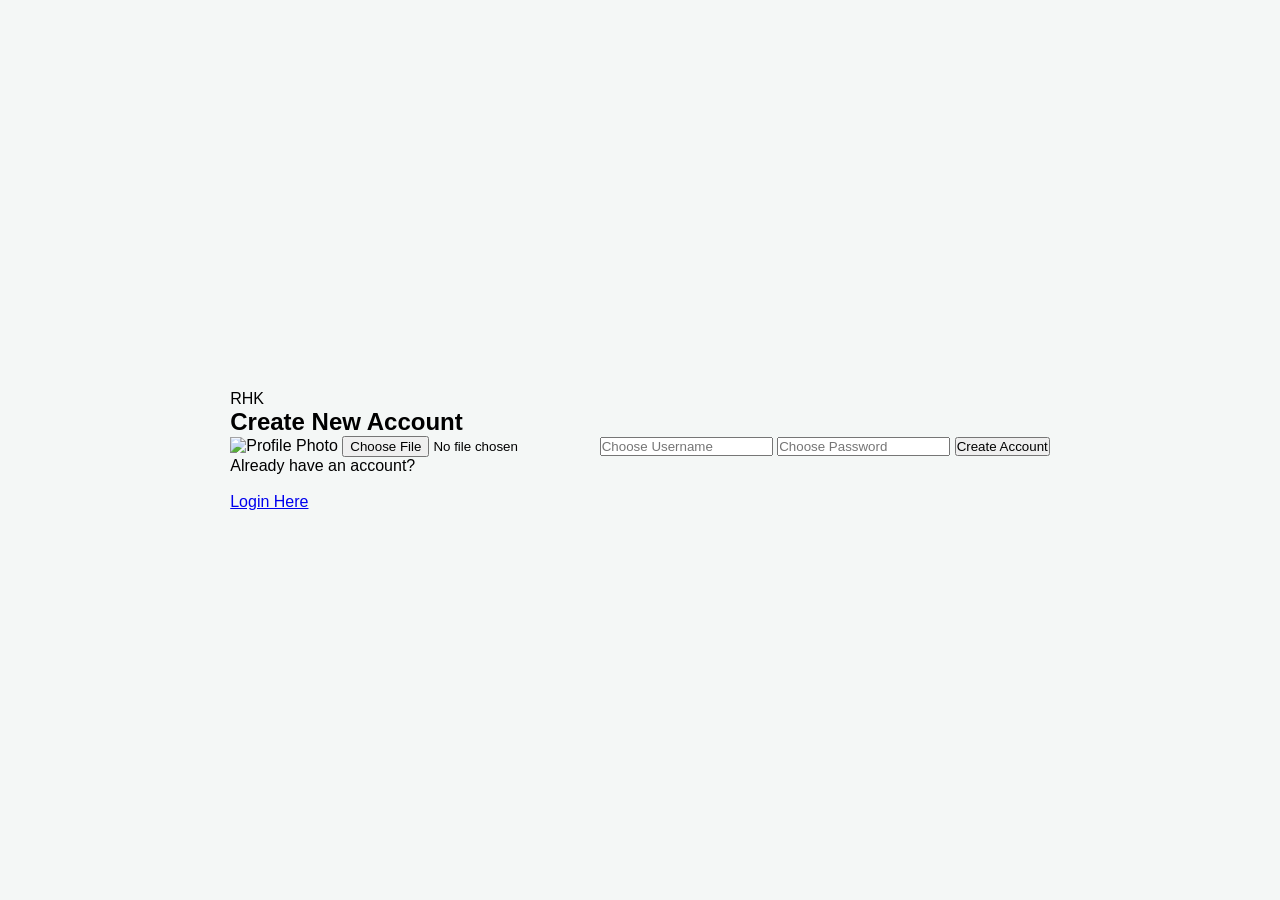
==== create-newaccount.html @ d7923a03 "Rename login/create-newaccount.html to create-newaccount.html" ====
<!DOCTYPE html>
<html lang="en">
<head>
    <meta charset="UTF-8">
    <meta name="viewport" content="width=device-width, initial-scale=1.0">
    <title>Create Account - RHK BRAND</title>

    <link rel="stylesheet" href="style.css">
</head>
<body>

<div class="container">

    <div class="logo">RHK</div>

    <h2>Create New Account</h2>

    <!-- Profile Photo Preview -->
    <img
        id="preview"
        class="profile-preview"
        src="https://via.placeholder.com/120?text=Photo"
        alt="Profile Photo">

    <!-- Select Photo -->
    <input
        type="file"
        id="photo"
        accept="image/*">

    <!-- Username -->
    <input
        type="text"
        id="username"
        placeholder="Choose Username">

    <!-- Password -->
    <input
        type="password"
        id="password"
        placeholder="Choose Password">

    <!-- Create Button -->
    <button id="createBtn">
        Create Account
    </button>

    <!-- Loading -->
    <div class="loading" id="loading"></div>

    <!-- Message -->
    <p id="message"></p>

    <div class="link">
        Already have an account?
        <br><br>

        <a href="login.html">
            Login Here
        </a>
    </div>

</div>

<script type="module" src="signup.js"></script>

<script>
const photo = document.getElementById("photo");
const preview = document.getElementById("preview");

photo.onchange = function(){

    const file = this.files[0];

    if(file){

        preview.src = URL.createObjectURL(file);

    }

}
</script>

</body>
</html>
---- style.css ----
* {
    margin: 0;
    padding: 0;
    box-sizing: border-box;
    font-family: 'Segoe UI', Tahoma, Geneva, Verdana, sans-serif;
}

body {
    background-color: #f4f7f6;
    display: flex;
    justify-content: center;
    align-items: center;
    height: 100vh;
}

.login-container {
    background: #ffffff;
    padding: 40px;
    width: 100%;
    max-width: 400px;
    border-radius: 8px;
    box-shadow: 0 4px 12px rgba(0, 0, 0, 0.1);
}

.login-header {
    margin-bottom: 24px;
    text-align: center;
}

.login-header h2 {
    color: #333333;
    font-size: 24px;
    margin-bottom: 8px;
}

.login-header p {
    color: #666666;
    font-size: 14px;
}

.input-group {
    margin-bottom: 20px;
}

.input-group label {
    display: block;
    margin-bottom: 6px;
    color: #444444;
    font-size: 14px;
    font-weight: 500;
}

.input-group input {
    width: 100%;
    padding: 10px 12px;
    border: 1px solid #ccc;
    border-radius: 4px;
    font-size: 14px;
    transition: border-color 0.2s ease;
}

.input-group input:focus {
    outline: none;
    border-color: #0066cc;
}

.btn {
    width: 100%;
    padding: 12px;
    border: none;
    border-radius: 4px;
    font-size: 14px;
    font-weight: 600;
    cursor: pointer;
    transition: background-color 0.2s ease;
}

.primary-btn {
    background-color: #0066cc;
    color: #ffffff;
}

.primary-btn:hover {
    background-color: #0052a3;
}

.divider {
    text-align: center;
    margin: 20px 0;
    position: relative;
}

.divider::before {
    content: "";
    position: absolute;
    top: 50%;
    left: 0;
    width: 100%;
    height: 1px;
    background-color: #e0e0e0;
}

.divider span {
    background-color: #ffffff;
    padding: 0 10px;
    color: #888888;
    font-size: 12px;
    position: relative;
    z-index: 1;
}

.secondary-btn {
    background-color: #e2e8f0;
    color: #333333;
}

.secondary-btn:hover {
    background-color: #cbd5e1;
}
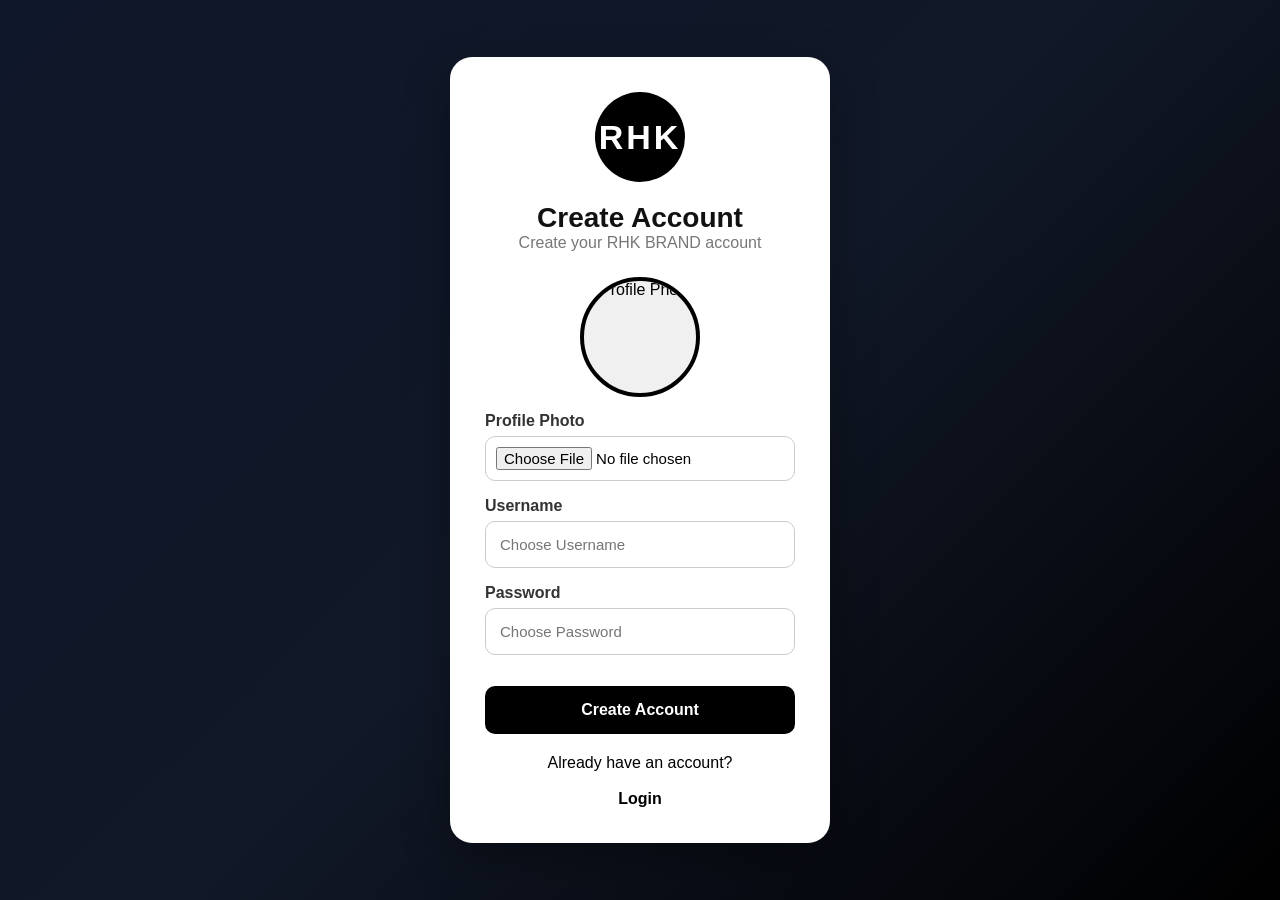
==== commit 2f58374c: "Update create-newaccount.html" ====
--- a/create-newaccount.html
+++ b/create-newaccount.html
@@ -1,85 +1,116 @@
 <!DOCTYPE html>
 <html lang="en">
 <head>
-    <meta charset="UTF-8">
-    <meta name="viewport" content="width=device-width, initial-scale=1.0">
-    <title>Create Account - RHK BRAND</title>
 
-    <link rel="stylesheet" href="style.css">
+<meta charset="UTF-8">
+<meta name="viewport" content="width=device-width, initial-scale=1.0">
+
+<title>Create Account - RHK BRAND</title>
+
+<link rel="stylesheet" href="style.css">
+
 </head>
+
 <body>
 
 <div class="container">
 
     <div class="logo">RHK</div>
 
-    <h2>Create New Account</h2>
+    <h1 class="title">Create Account</h1>
 
-    <!-- Profile Photo Preview -->
+    <p class="subtitle">
+        Create your RHK BRAND account
+    </p>
+
     <img
         id="preview"
         class="profile-preview"
-        src="https://via.placeholder.com/120?text=Photo"
+        src="https://placehold.co/120x120/png?text=Photo"
         alt="Profile Photo">
 
-    <!-- Select Photo -->
-    <input
-        type="file"
-        id="photo"
-        accept="image/*">
+    <div class="input-group">
 
-    <!-- Username -->
-    <input
-        type="text"
-        id="username"
-        placeholder="Choose Username">
+        <label>Profile Photo</label>
 
-    <!-- Password -->
-    <input
-        type="password"
-        id="password"
-        placeholder="Choose Password">
+        <input
+            type="file"
+            id="photo"
+            accept="image/*">
 
-    <!-- Create Button -->
+    </div>
+
+    <div class="input-group">
+
+        <label>Username</label>
+
+        <input
+            type="text"
+            id="username"
+            placeholder="Choose Username">
+
+    </div>
+
+    <div class="input-group">
+
+        <label>Password</label>
+
+        <input
+            type="password"
+            id="password"
+            placeholder="Choose Password">
+
+    </div>
+
     <button id="createBtn">
+
         Create Account
+
     </button>
 
-    <!-- Loading -->
-    <div class="loading" id="loading"></div>
+    <div
+        class="loading"
+        id="loading">
+    </div>
 
-    <!-- Message -->
     <p id="message"></p>
 
     <div class="link">
+
         Already have an account?
+
         <br><br>
 
         <a href="login.html">
-            Login Here
+
+            Login
+
         </a>
+
     </div>
 
 </div>
 
-<script type="module" src="signup.js"></script>
+<script>
 
-<script>
-const photo = document.getElementById("photo");
-const preview = document.getElementById("preview");
+const photo=document.getElementById("photo");
+const preview=document.getElementById("preview");
 
-photo.onchange = function(){
+photo.addEventListener("change",()=>{
 
-    const file = this.files[0];
+    const file=photo.files[0];
 
     if(file){
 
-        preview.src = URL.createObjectURL(file);
+        preview.src=URL.createObjectURL(file);
 
     }
 
-}
+});
+
 </script>
+
+<script type="module" src="signup.js"></script>
 
 </body>
 </html>
--- a/style.css
+++ b/style.css
@@ -1,119 +1,202 @@
-* {
-    margin: 0;
-    padding: 0;
-    box-sizing: border-box;
-    font-family: 'Segoe UI', Tahoma, Geneva, Verdana, sans-serif;
-}
-
-body {
-    background-color: #f4f7f6;
-    display: flex;
-    justify-content: center;
-    align-items: center;
-    height: 100vh;
-}
-
-.login-container {
-    background: #ffffff;
-    padding: 40px;
-    width: 100%;
-    max-width: 400px;
-    border-radius: 8px;
-    box-shadow: 0 4px 12px rgba(0, 0, 0, 0.1);
-}
-
-.login-header {
-    margin-bottom: 24px;
-    text-align: center;
-}
-
-.login-header h2 {
-    color: #333333;
-    font-size: 24px;
-    margin-bottom: 8px;
-}
-
-.login-header p {
-    color: #666666;
-    font-size: 14px;
-}
-
-.input-group {
-    margin-bottom: 20px;
-}
-
-.input-group label {
-    display: block;
-    margin-bottom: 6px;
-    color: #444444;
-    font-size: 14px;
-    font-weight: 500;
-}
-
-.input-group input {
-    width: 100%;
-    padding: 10px 12px;
-    border: 1px solid #ccc;
-    border-radius: 4px;
-    font-size: 14px;
-    transition: border-color 0.2s ease;
-}
-
-.input-group input:focus {
-    outline: none;
-    border-color: #0066cc;
-}
-
-.btn {
-    width: 100%;
-    padding: 12px;
-    border: none;
-    border-radius: 4px;
-    font-size: 14px;
-    font-weight: 600;
-    cursor: pointer;
-    transition: background-color 0.2s ease;
-}
-
-.primary-btn {
-    background-color: #0066cc;
-    color: #ffffff;
-}
-
-.primary-btn:hover {
-    background-color: #0052a3;
-}
-
-.divider {
-    text-align: center;
-    margin: 20px 0;
-    position: relative;
-}
-
-.divider::before {
-    content: "";
-    position: absolute;
-    top: 50%;
-    left: 0;
-    width: 100%;
-    height: 1px;
-    background-color: #e0e0e0;
-}
-
-.divider span {
-    background-color: #ffffff;
-    padding: 0 10px;
-    color: #888888;
-    font-size: 12px;
-    position: relative;
-    z-index: 1;
-}
-
-.secondary-btn {
-    background-color: #e2e8f0;
-    color: #333333;
-}
-
-.secondary-btn:hover {
-    background-color: #cbd5e1;
-}
+/* ==========================
+   RHK BRAND V2
+========================== */
+
+*{
+    margin:0;
+    padding:0;
+    box-sizing:border-box;
+    font-family:Arial,Helvetica,sans-serif;
+}
+
+body{
+    min-height:100vh;
+    display:flex;
+    justify-content:center;
+    align-items:center;
+    background:linear-gradient(135deg,#0f172a,#111827,#000);
+}
+
+.container{
+    width:380px;
+    background:#fff;
+    border-radius:22px;
+    padding:35px;
+    box-shadow:0 15px 45px rgba(0,0,0,.35);
+}
+
+.logo{
+    width:90px;
+    height:90px;
+    border-radius:50%;
+    background:#000;
+    color:#fff;
+    display:flex;
+    justify-content:center;
+    align-items:center;
+    margin:auto;
+    font-size:34px;
+    font-weight:bold;
+    letter-spacing:3px;
+}
+
+.title{
+    text-align:center;
+    margin-top:20px;
+    font-size:28px;
+    font-weight:bold;
+    color:#111;
+}
+
+.subtitle{
+    text-align:center;
+    color:#777;
+    margin-bottom:25px;
+}
+
+.input-group{
+    margin-bottom:16px;
+}
+
+.input-group label{
+    display:block;
+    margin-bottom:6px;
+    font-weight:bold;
+    color:#333;
+}
+
+input{
+    width:100%;
+    padding:14px;
+    border:1px solid #ccc;
+    border-radius:10px;
+    font-size:15px;
+    outline:none;
+    transition:.3s;
+}
+
+input:focus{
+    border-color:#000;
+}
+
+input[type=file]{
+    padding:10px;
+}
+
+button{
+    width:100%;
+    margin-top:15px;
+    padding:15px;
+    border:none;
+    border-radius:10px;
+    background:#000;
+    color:#fff;
+    font-size:16px;
+    font-weight:bold;
+    cursor:pointer;
+    transition:.3s;
+}
+
+button:hover{
+    background:#222;
+}
+
+button:disabled{
+    background:#999;
+    cursor:not-allowed;
+}
+
+.profile-preview{
+    width:120px;
+    height:120px;
+    border-radius:50%;
+    object-fit:cover;
+    border:4px solid #000;
+    display:block;
+    margin:15px auto;
+    background:#f0f0f0;
+}
+
+.loading{
+    display:none;
+    width:45px;
+    height:45px;
+    border:5px solid #ddd;
+    border-top:5px solid #000;
+    border-radius:50%;
+    margin:20px auto;
+    animation:spin .8s linear infinite;
+}
+
+@keyframes spin{
+
+    from{
+        transform:rotate(0deg);
+    }
+
+    to{
+        transform:rotate(360deg);
+    }
+
+}
+
+#message{
+    margin-top:15px;
+    text-align:center;
+    color:#d50000;
+    font-weight:bold;
+}
+
+.link{
+    margin-top:20px;
+    text-align:center;
+}
+
+.link a{
+    color:#000;
+    text-decoration:none;
+    font-weight:bold;
+}
+
+.link a:hover{
+    text-decoration:underline;
+}
+
+/* Home Page */
+
+.home-box{
+    width:380px;
+    background:#fff;
+    border-radius:22px;
+    padding:35px;
+    text-align:center;
+    box-shadow:0 15px 45px rgba(0,0,0,.35);
+}
+
+.home-photo{
+    width:120px;
+    height:120px;
+    border-radius:50%;
+    object-fit:cover;
+    border:4px solid #000;
+}
+
+.welcome{
+    margin-top:15px;
+    font-size:28px;
+    font-weight:bold;
+}
+
+.username{
+    margin-top:8px;
+    color:#555;
+    font-size:18px;
+}
+
+.logout{
+    background:#e53935;
+}
+
+.logout:hover{
+    background:#c62828;
+}
